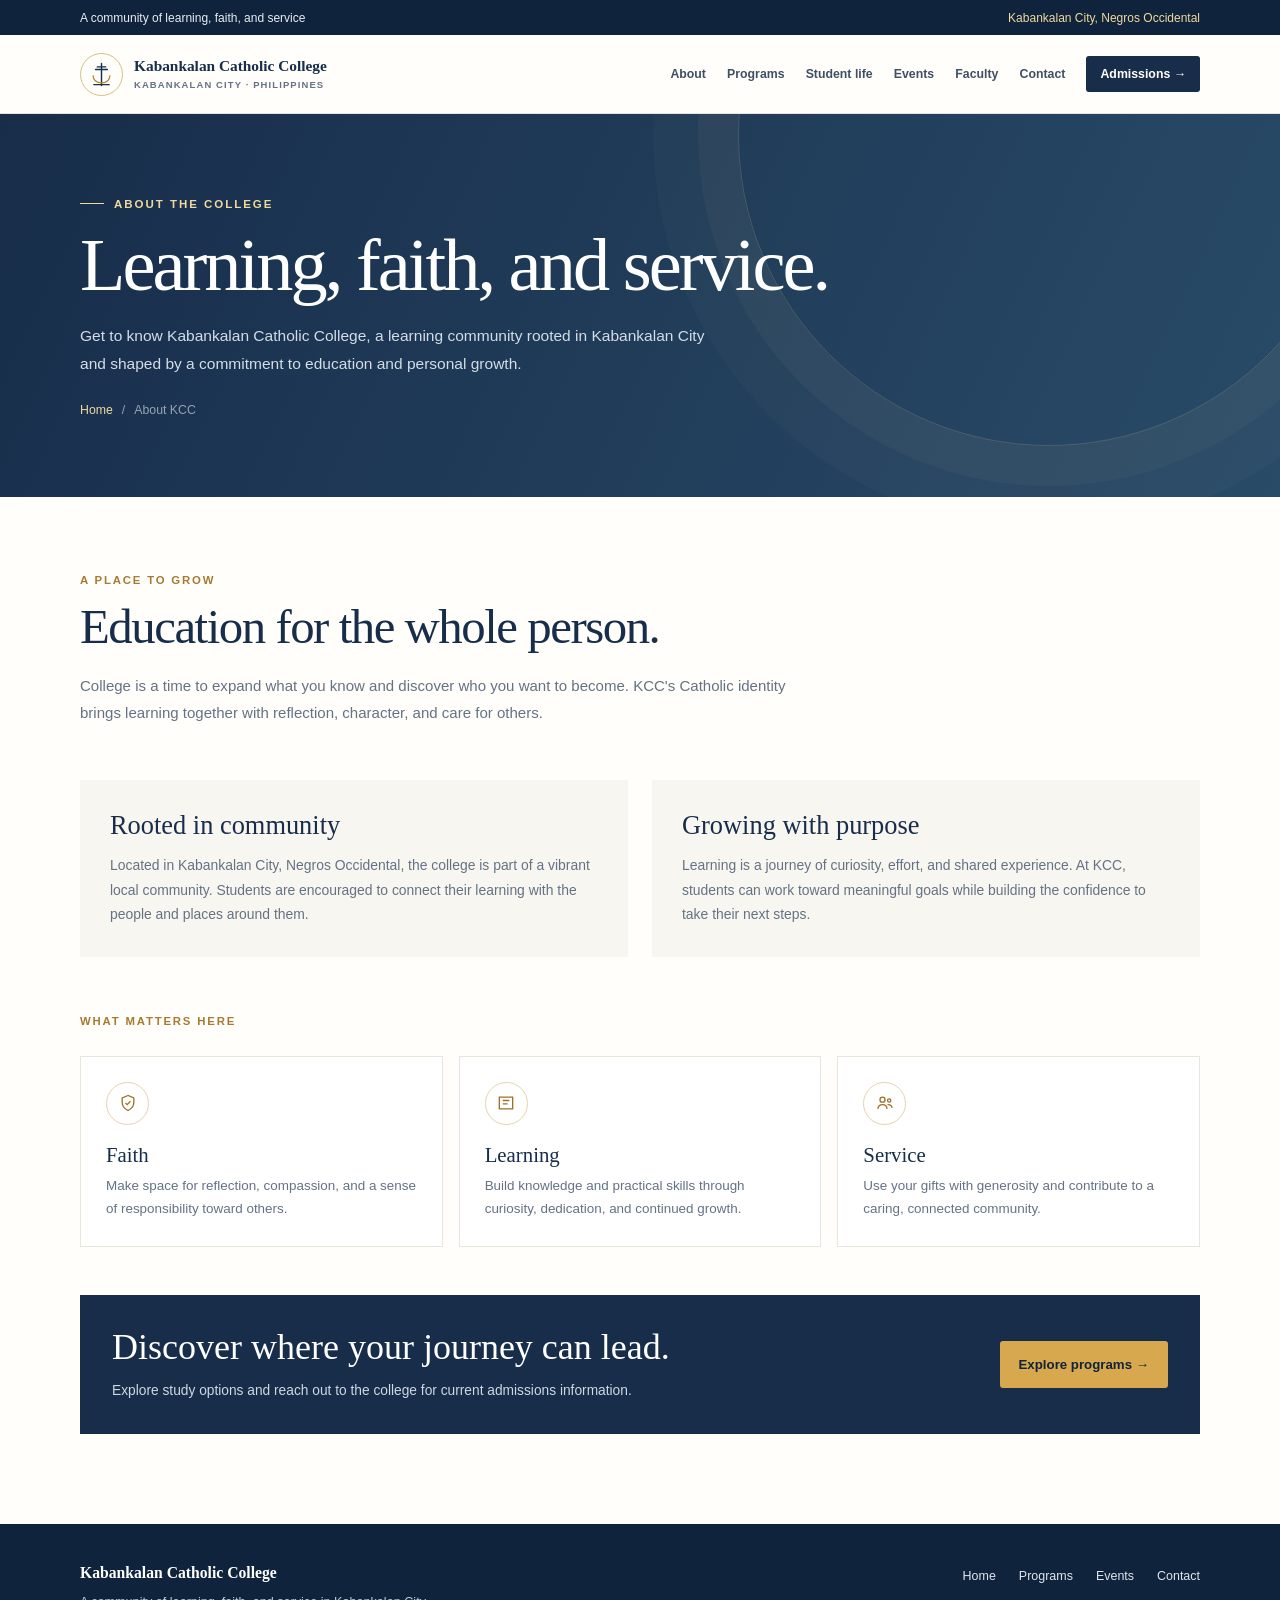
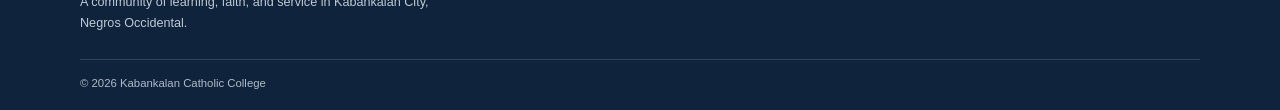
==== about.html @ 759ddb35 "adding a code" ====
<!doctype html>
<html lang="en">
<head>
  <meta charset="utf-8">
  <meta name="viewport" content="width=device-width, initial-scale=1">
  <meta name="theme-color" content="#172d4a">
  <meta name="description" content="Learn about Kabankalan Catholic College and its community of learning, faith, and service.">
  <title>About KCC | Kabankalan Catholic College</title>
  <link rel="stylesheet" href="assets/site.css">
  <script src="assets/site.js" defer></script>
</head>
<body>
  <div class="topline"><div class="wrap topline-inner"><p>A community of learning, faith, and service</p><p><a href="index.html#visit">Kabankalan City, Negros Occidental</a></p></div></div>
  <header class="navbar"><div class="wrap nav-inner">
    <a class="brand" href="index.html" aria-label="Kabankalan Catholic College home"><span class="brand-mark" aria-hidden="true"><svg viewBox="0 0 32 32" fill="none"><path d="M16 3v26M9 10h14M11 7h10M7 28h18" stroke="currentColor" stroke-width="1.7" stroke-linecap="round"/><path d="M6 17c0 6 4.5 9 10 9s10-3 10-9" stroke="#b3832f" stroke-width="1.5"/></svg></span><span><span class="brand-name">Kabankalan Catholic College</span><span class="brand-place">Kabankalan City · Philippines</span></span></a>
    <button class="menu-toggle" type="button" aria-label="Open navigation menu" aria-expanded="false" aria-controls="primary-navigation"><svg viewBox="0 0 24 24" fill="none" stroke="currentColor" stroke-width="1.8" stroke-linecap="round"><path d="M4 7h16M4 12h16M4 17h16"/></svg></button>
    <nav class="nav-links" id="primary-navigation" aria-label="Main navigation"><a href="about.html" aria-current="page">About</a><a href="courses.html">Programs</a><a href="starter-page.html">Student life</a><a href="events.html">Events</a><a href="trainers.html">Faculty</a><a href="contact.html">Contact</a><a class="nav-cta" href="index.html#admissions">Admissions →</a></nav>
  </div></header>
  <main>
    <section class="page-hero"><div class="wrap page-hero-inner"><span class="eyebrow">About the college</span><h1>Learning, faith, and service.</h1><p>Get to know Kabankalan Catholic College, a learning community rooted in Kabankalan City and shaped by a commitment to education and personal growth.</p><div class="breadcrumbs"><a href="index.html">Home</a><span>/</span><span>About KCC</span></div></div></section>
    <section class="page-main"><div class="wrap">
      <span class="section-label">A place to grow</span><h2 class="section-title">Education for the whole person.</h2>
      <p class="lead">College is a time to expand what you know and discover who you want to become. KCC's Catholic identity brings learning together with reflection, character, and care for others.</p>
      <div class="content-grid section-block">
        <article class="soft-panel"><h2>Rooted in community</h2><p>Located in Kabankalan City, Negros Occidental, the college is part of a vibrant local community. Students are encouraged to connect their learning with the people and places around them.</p></article>
        <article class="soft-panel"><h2>Growing with purpose</h2><p>Learning is a journey of curiosity, effort, and shared experience. At KCC, students can work toward meaningful goals while building the confidence to take their next steps.</p></article>
      </div>
      <div class="section-block"><span class="section-label">What matters here</span><div class="card-grid">
        <article class="info-card"><span class="card-icon"><svg viewBox="0 0 24 24" fill="none" stroke="currentColor" stroke-width="1.6"><path d="M12 3 5 6v5c0 5 3 8 7 10 4-2 7-5 7-10V6l-7-3Z"/><path d="m9 12 2 2 4-4"/></svg></span><h3>Faith</h3><p>Make space for reflection, compassion, and a sense of responsibility toward others.</p></article>
        <article class="info-card"><span class="card-icon"><svg viewBox="0 0 24 24" fill="none" stroke="currentColor" stroke-width="1.6"><path d="M4 5h16v14H4z"/><path d="M8 9h8M8 13h6"/></svg></span><h3>Learning</h3><p>Build knowledge and practical skills through curiosity, dedication, and continued growth.</p></article>
        <article class="info-card"><span class="card-icon"><svg viewBox="0 0 24 24" fill="none" stroke="currentColor" stroke-width="1.6"><circle cx="9" cy="8" r="3"/><circle cx="17" cy="9" r="2"/><path d="M3.5 19c.3-3.1 2.1-5 5.5-5s5.2 1.9 5.5 5M15 14c3.4-.2 5.2 1.4 5.5 4"/></svg></span><h3>Service</h3><p>Use your gifts with generosity and contribute to a caring, connected community.</p></article>
      </div></div>
      <div class="callout"><div><h2>Discover where your journey can lead.</h2><p>Explore study options and reach out to the college for current admissions information.</p></div><a class="button" href="courses.html">Explore programs →</a></div>
    </div></section>
  </main>
  <footer><div class="wrap"><div class="footer-main"><div class="footer-copy"><strong>Kabankalan Catholic College</strong><p>A community of learning, faith, and service in Kabankalan City, Negros Occidental.</p></div><nav class="footer-links" aria-label="Footer navigation"><a href="index.html">Home</a><a href="courses.html">Programs</a><a href="events.html">Events</a><a href="contact.html">Contact</a></nav></div><div class="footer-bottom"><p>© <span id="current-year"></span> Kabankalan Catholic College</p></div></div></footer>
</body>
</html>
---- assets/site.css ----
:root {
  color-scheme: light;
  --navy: #172d4a;
  --navy-deep: #10233c;
  --gold: #d7a84d;
  --gold-light: #f0d99e;
  --cream: #f8f6f0;
  --paper: #fffefa;
  --ink: #1b2c40;
  --muted: #647284;
  --line: #e8e5dd;
  --serif: Georgia, "Times New Roman", serif;
  --sans: "Segoe UI", Arial, sans-serif;
}

* { box-sizing: border-box; }
html { scroll-behavior: smooth; scroll-padding-top: 85px; }
body { margin: 0; background: var(--paper); color: var(--ink); font-family: var(--sans); -webkit-font-smoothing: antialiased; }
a { color: inherit; text-decoration: none; }
.wrap { width: min(1120px, calc(100% - 48px)); margin: 0 auto; }

.topline { background: var(--navy-deep); color: #e9edf2; font-size: .75rem; }
.topline-inner { display: flex; min-height: 35px; align-items: center; justify-content: space-between; gap: 18px; }
.topline p { margin: 0; }
.topline a { color: var(--gold-light); }
.navbar { position: sticky; z-index: 10; top: 0; border-bottom: 1px solid var(--line); background: rgba(255,254,250,.97); backdrop-filter: blur(12px); }
.nav-inner { display: flex; min-height: 78px; align-items: center; justify-content: space-between; gap: 20px; }
.brand { display: inline-flex; min-width: 240px; align-items: center; gap: 11px; }
.brand-mark { display: grid; width: 43px; height: 43px; flex: 0 0 43px; place-items: center; border: 1px solid #d5bd85; border-radius: 50%; color: var(--navy); }
.brand-mark svg { width: 27px; height: 27px; }
.brand-name { display: block; color: var(--navy); font: 700 .96rem/1.1 var(--serif); }
.brand-place { display: block; margin-top: 5px; color: var(--muted); font-size: .59rem; font-weight: 700; letter-spacing: .12em; text-transform: uppercase; }
.nav-links { display: flex; align-items: center; gap: clamp(12px, 1.65vw, 23px); }
.nav-links a { color: #405064; font-size: .77rem; font-weight: 650; transition: color .2s; }
.nav-links a:hover { color: #a67b31; }
.nav-links .nav-cta { padding: 11px 14px; border-radius: 3px; background: var(--navy); color: white; }
.nav-links .nav-cta:hover { background: #294a6b; color: white; }
.menu-toggle { display: none; width: 42px; height: 42px; place-items: center; border: 1px solid var(--line); border-radius: 4px; background: transparent; color: var(--navy); cursor: pointer; }
.menu-toggle svg { width: 20px; height: 20px; }

.page-hero { position: relative; overflow: hidden; background: linear-gradient(115deg, var(--navy), #294b68); color: white; }
.page-hero::after { position: absolute; top: -290px; right: -80px; width: 620px; height: 620px; border: 1px solid rgba(240,217,158,.18); border-radius: 50%; box-shadow: 0 0 0 40px rgba(240,217,158,.035), 0 0 0 85px rgba(240,217,158,.025); content: ""; }
.page-hero-inner { position: relative; z-index: 1; padding: 76px 0 80px; }
.eyebrow { display: inline-flex; align-items: center; gap: 10px; color: var(--gold-light); font-size: .72rem; font-weight: 750; letter-spacing: .17em; text-transform: uppercase; }
.eyebrow::before { width: 24px; height: 1px; background: currentColor; content: ""; }
.page-hero h1 { max-width: 780px; margin: 17px 0 0; font: 400 clamp(2.8rem, 6vw, 4.65rem)/1.03 var(--serif); letter-spacing: -.04em; }
.page-hero p { max-width: 650px; margin: 19px 0 0; color: #d4dde6; font-size: .97rem; line-height: 1.8; }
.breadcrumbs { display: flex; align-items: center; gap: 9px; margin-top: 25px; color: #cad4de; font-size: .77rem; }
.breadcrumbs a { color: var(--gold-light); }
.breadcrumbs span { opacity: .7; }

.page-main { padding: 73px 0 90px; }
.section-label { color: #a67b31; font-size: .71rem; font-weight: 750; letter-spacing: .16em; text-transform: uppercase; }
.section-title { margin: 12px 0 0; color: var(--navy); font: 400 clamp(2rem, 4vw, 3.05rem)/1.12 var(--serif); letter-spacing: -.03em; }
.lead { max-width: 710px; margin: 17px 0 0; color: var(--muted); font-size: .94rem; line-height: 1.8; }
.section-block { margin-top: 54px; }
.card-grid { display: grid; grid-template-columns: repeat(3, 1fr); gap: 16px; margin-top: 27px; }
.info-card { padding: 25px; border: 1px solid var(--line); background: white; }
.card-icon { display: grid; width: 43px; height: 43px; place-items: center; border: 1px solid #e4d4ad; border-radius: 50%; color: #9c7228; }
.card-icon svg { width: 20px; height: 20px; }
.info-card h3 { margin: 18px 0 8px; color: var(--navy); font: 400 1.3rem/1.2 var(--serif); }
.info-card p { margin: 0; color: var(--muted); font-size: .84rem; line-height: 1.7; }
.content-grid { display: grid; grid-template-columns: 1fr 1fr; gap: 24px; align-items: start; }
.soft-panel { padding: 30px; background: var(--cream); }
.soft-panel h2 { margin: 0; color: var(--navy); font: 400 1.65rem/1.2 var(--serif); }
.soft-panel p { margin: 12px 0 0; color: var(--muted); font-size: .87rem; line-height: 1.75; }
.bullet-list { display: grid; gap: 13px; margin: 22px 0 0; padding: 0; list-style: none; }
.bullet-list li { position: relative; padding-left: 22px; color: #4d5b6b; font-size: .85rem; line-height: 1.65; }
.bullet-list li::before { position: absolute; top: .48em; left: 0; width: 8px; height: 8px; border-radius: 50%; background: var(--gold); content: ""; }
.callout { display: flex; align-items: center; justify-content: space-between; gap: 30px; margin-top: 48px; padding: 32px; background: var(--navy); color: white; }
.callout h2 { margin: 0; font: 400 clamp(1.6rem, 3vw, 2.25rem)/1.15 var(--serif); }
.callout p { max-width: 610px; margin: 10px 0 0; color: #ced8e2; font-size: .86rem; line-height: 1.7; }
.button { display: inline-flex; min-height: 47px; flex: 0 0 auto; align-items: center; justify-content: center; gap: 10px; padding: 0 19px; border-radius: 3px; background: var(--gold); color: var(--navy-deep); font-size: .83rem; font-weight: 750; transition: transform .2s, background .2s; }
.button:hover { transform: translateY(-2px); background: #e4ba68; }
.button svg { width: 16px; height: 16px; }
.notice { margin-top: 22px; padding: 16px 18px; border-left: 3px solid var(--gold); background: var(--cream); color: #586574; font-size: .82rem; line-height: 1.7; }
.place-card { padding: 28px; border: 1px solid var(--line); background: var(--cream); }
.place-card h2 { margin: 0; color: var(--navy); font: 400 1.55rem var(--serif); }
.place-card p { margin: 10px 0 0; color: var(--muted); font-size: .86rem; line-height: 1.7; }
.plain-link { display: inline-flex; align-items: center; gap: 9px; margin-top: 18px; color: var(--navy); font-size: .84rem; font-weight: 750; }
.plain-link:hover { color: #9c7228; }
.plain-link svg { width: 16px; height: 16px; }
.quote-panel { padding: 32px; border: 1px solid var(--line); background: #fff; }
.quote-panel blockquote { margin: 0; color: var(--navy); font: 400 1.55rem/1.45 var(--serif); }
.quote-panel p { margin: 17px 0 0; color: var(--muted); font-size: .83rem; line-height: 1.7; }
.event-card { display: flex; min-height: 210px; flex-direction: column; padding: 25px; border: 1px solid var(--line); background: white; }
.event-card .tag { color: #a67b31; font-size: .68rem; font-weight: 750; letter-spacing: .13em; text-transform: uppercase; }
.event-card h3 { margin: 17px 0 8px; color: var(--navy); font: 400 1.4rem var(--serif); }
.event-card p { margin: 0; color: var(--muted); font-size: .84rem; line-height: 1.7; }

footer { padding: 40px 0 21px; background: var(--navy-deep); color: white; }
.footer-main { display: flex; justify-content: space-between; gap: 35px; padding-bottom: 25px; }
.footer-copy { max-width: 350px; }
.footer-copy strong { font: 700 .98rem var(--serif); }
.footer-copy p { margin: 10px 0 0; color: #bdc9d4; font-size: .79rem; line-height: 1.65; }
.footer-links { display: flex; flex-wrap: wrap; align-content: flex-start; gap: 15px 23px; padding-top: 5px; }
.footer-links a { color: #e1e6eb; font-size: .78rem; }
.footer-links a:hover { color: var(--gold-light); }
.footer-bottom { padding-top: 17px; border-top: 1px solid rgba(255,255,255,.14); color: #aebac6; font-size: .71rem; }
.footer-bottom p { margin: 0; }

@media (max-width: 900px) {
  .brand { min-width: auto; }
  .menu-toggle { display: grid; }
  .nav-links { position: absolute; top: 100%; right: 0; left: 0; display: none; align-items: stretch; gap: 0; padding: 8px max(24px, calc((100% - 700px) / 2)) 16px; border-bottom: 1px solid var(--line); background: var(--paper); box-shadow: 0 14px 20px rgba(16,35,60,.08); }
  .nav-links.is-open { display: flex; flex-direction: column; }
  .nav-links a { padding: 12px 4px; border-bottom: 1px solid #f0eee8; font-size: .85rem; }
  .nav-links .nav-cta { margin-top: 9px; padding: 12px 14px; text-align: center; }
}
@media (max-width: 700px) {
  .wrap { width: min(100% - 36px, 560px); }
  .topline-inner { justify-content: center; text-align: center; }
  .topline-inner p:last-child { display: none; }
  .nav-inner { min-height: 70px; }
  .brand-mark { width: 40px; height: 40px; flex-basis: 40px; }
  .brand-name { font-size: .9rem; }
  .brand-place { font-size: .55rem; }
  .page-hero-inner { padding: 61px 0 64px; }
  .page-hero h1 { font-size: clamp(2.7rem, 12vw, 4rem); }
  .page-main { padding: 57px 0 70px; }
  .card-grid, .content-grid { grid-template-columns: 1fr; }
  .card-grid { gap: 12px; }
  .info-card { padding: 22px; }
  .section-block { margin-top: 42px; }
  .callout { display: block; margin-top: 36px; padding: 26px; }
  .callout .button { margin-top: 20px; }
  .footer-main { display: block; }
  .footer-links { margin-top: 23px; }
}
@media (prefers-reduced-motion: reduce) {
  *, *::before, *::after { scroll-behavior: auto !important; transition-duration: .01ms !important; }
}
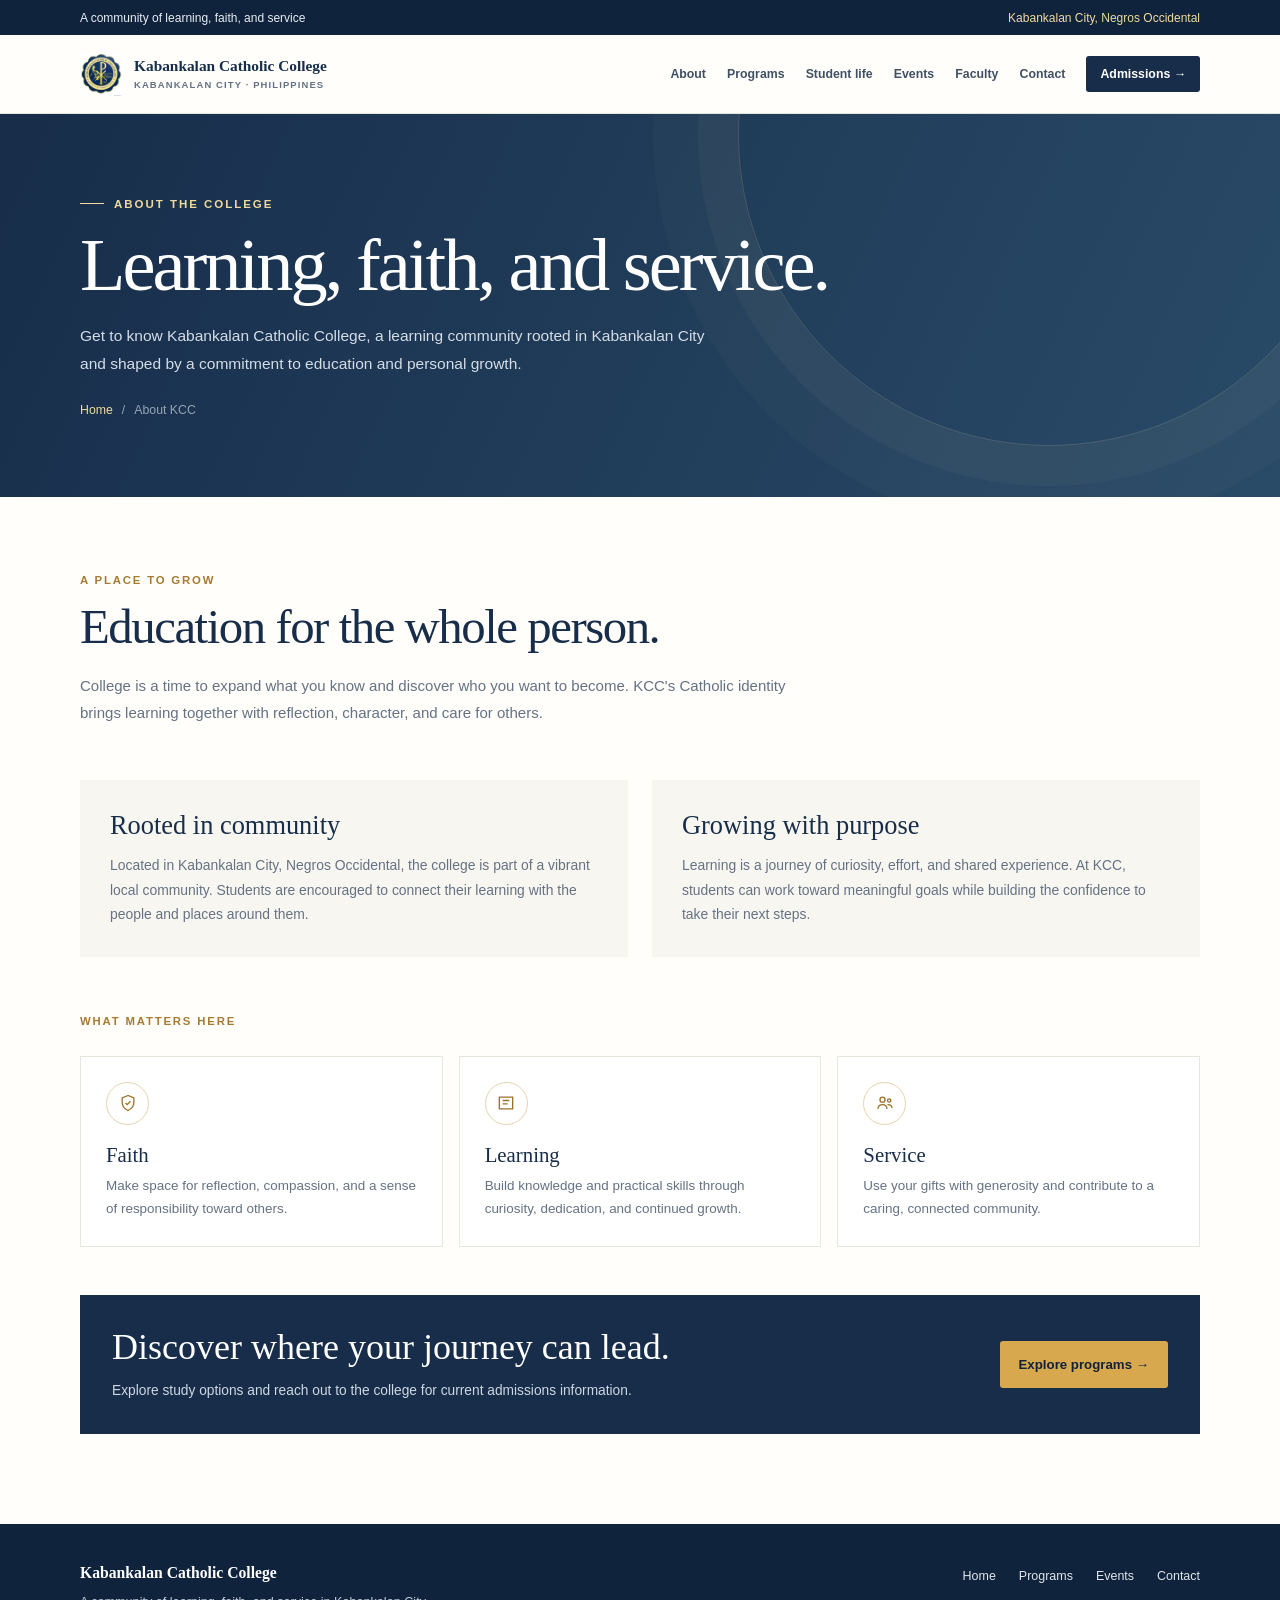
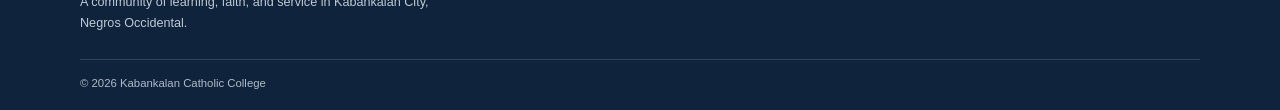
==== commit 6f2c34a4: "adding logo" ====
--- a/about.html
+++ b/about.html
@@ -12,7 +12,7 @@
 <body>
   <div class="topline"><div class="wrap topline-inner"><p>A community of learning, faith, and service</p><p><a href="index.html#visit">Kabankalan City, Negros Occidental</a></p></div></div>
   <header class="navbar"><div class="wrap nav-inner">
-    <a class="brand" href="index.html" aria-label="Kabankalan Catholic College home"><span class="brand-mark" aria-hidden="true"><svg viewBox="0 0 32 32" fill="none"><path d="M16 3v26M9 10h14M11 7h10M7 28h18" stroke="currentColor" stroke-width="1.7" stroke-linecap="round"/><path d="M6 17c0 6 4.5 9 10 9s10-3 10-9" stroke="#b3832f" stroke-width="1.5"/></svg></span><span><span class="brand-name">Kabankalan Catholic College</span><span class="brand-place">Kabankalan City · Philippines</span></span></a>
+    <a class="brand" href="index.html" aria-label="Kabankalan Catholic College home"><span class="brand-mark"><img class="brand-image" src="assets/kcc-logo.png" alt=""></span><span><span class="brand-name">Kabankalan Catholic College</span><span class="brand-place">Kabankalan City · Philippines</span></span></a>
     <button class="menu-toggle" type="button" aria-label="Open navigation menu" aria-expanded="false" aria-controls="primary-navigation"><svg viewBox="0 0 24 24" fill="none" stroke="currentColor" stroke-width="1.8" stroke-linecap="round"><path d="M4 7h16M4 12h16M4 17h16"/></svg></button>
     <nav class="nav-links" id="primary-navigation" aria-label="Main navigation"><a href="about.html" aria-current="page">About</a><a href="courses.html">Programs</a><a href="starter-page.html">Student life</a><a href="events.html">Events</a><a href="trainers.html">Faculty</a><a href="contact.html">Contact</a><a class="nav-cta" href="index.html#admissions">Admissions →</a></nav>
   </div></header>
--- a/assets/site.css
+++ b/assets/site.css
@@ -26,8 +26,8 @@
 .navbar { position: sticky; z-index: 10; top: 0; border-bottom: 1px solid var(--line); background: rgba(255,254,250,.97); backdrop-filter: blur(12px); }
 .nav-inner { display: flex; min-height: 78px; align-items: center; justify-content: space-between; gap: 20px; }
 .brand { display: inline-flex; min-width: 240px; align-items: center; gap: 11px; }
-.brand-mark { display: grid; width: 43px; height: 43px; flex: 0 0 43px; place-items: center; border: 1px solid #d5bd85; border-radius: 50%; color: var(--navy); }
-.brand-mark svg { width: 27px; height: 27px; }
+.brand-mark { display: block; width: 43px; height: 43px; flex: 0 0 43px; overflow: hidden; border-radius: 3px; background: white; }
+.brand-image { display: block; width: 100%; height: 100%; object-fit: contain; }
 .brand-name { display: block; color: var(--navy); font: 700 .96rem/1.1 var(--serif); }
 .brand-place { display: block; margin-top: 5px; color: var(--muted); font-size: .59rem; font-weight: 700; letter-spacing: .12em; text-transform: uppercase; }
 .nav-links { display: flex; align-items: center; gap: clamp(12px, 1.65vw, 23px); }
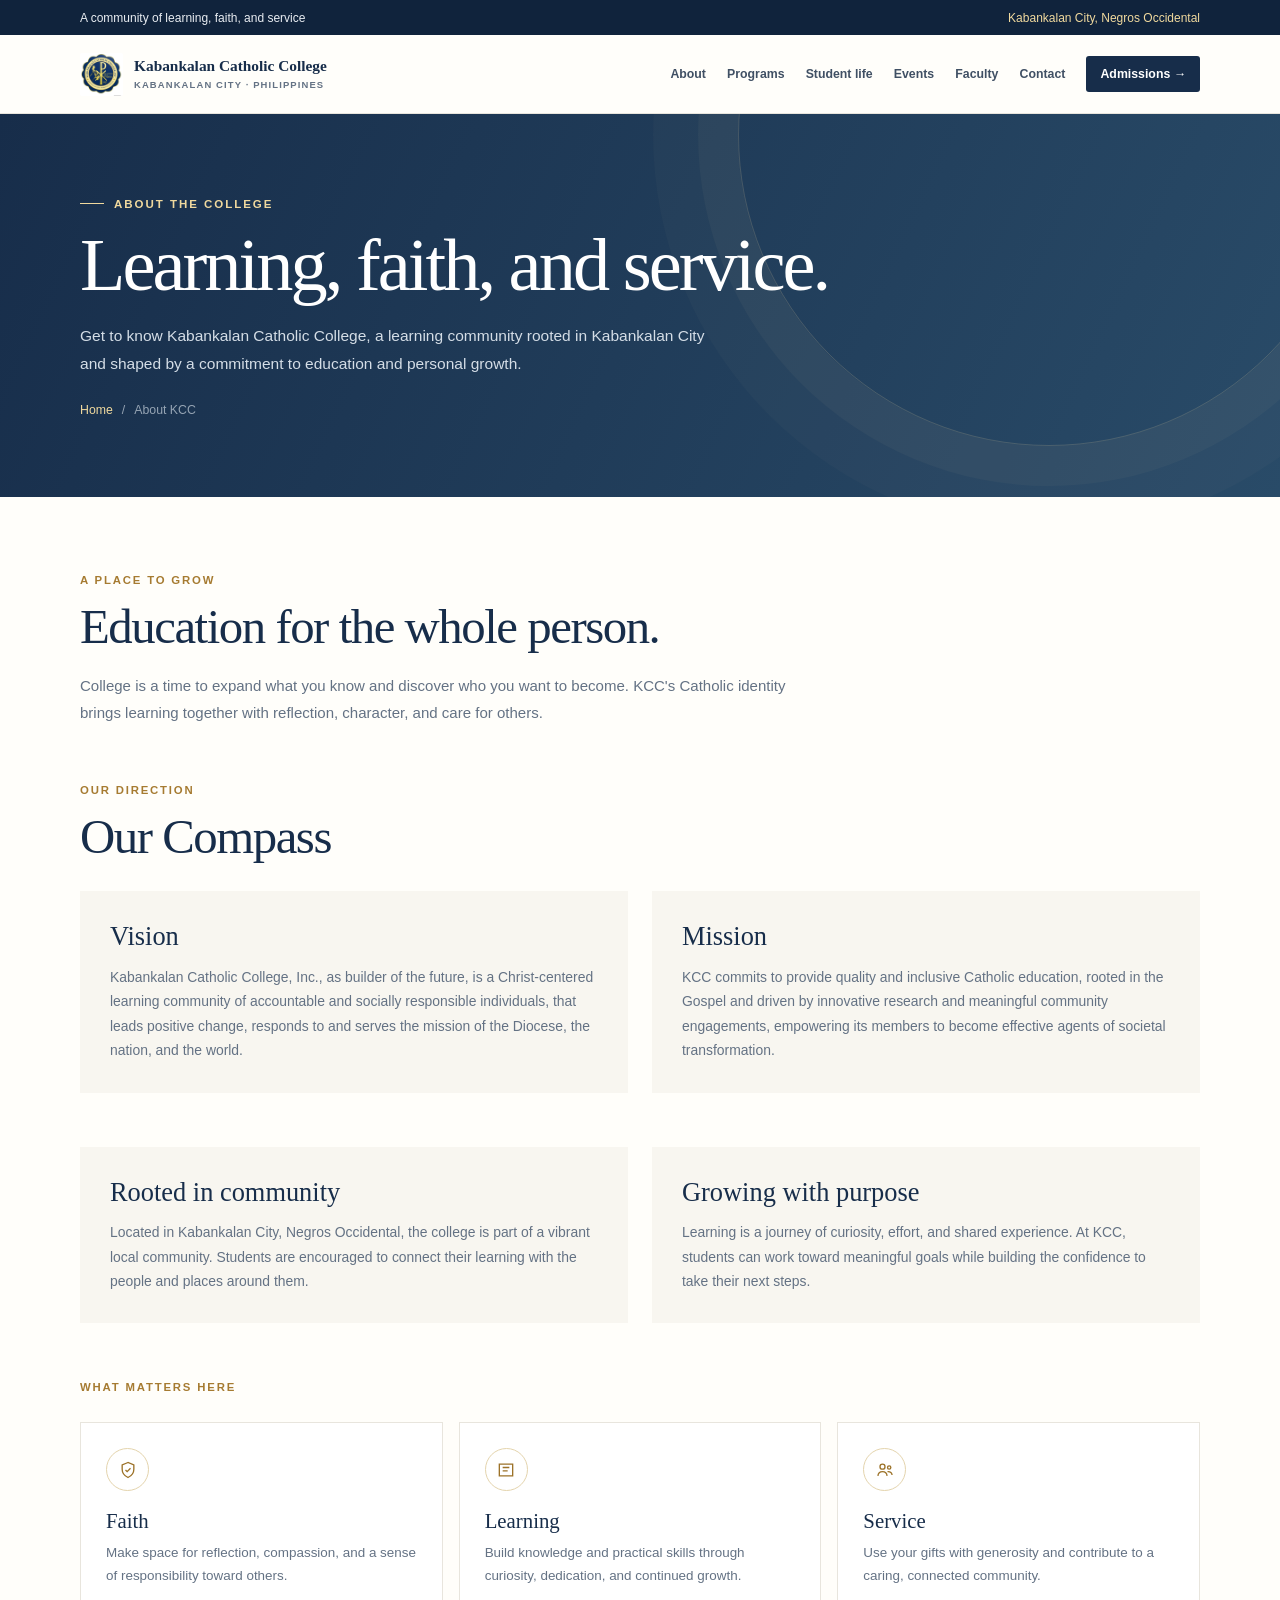
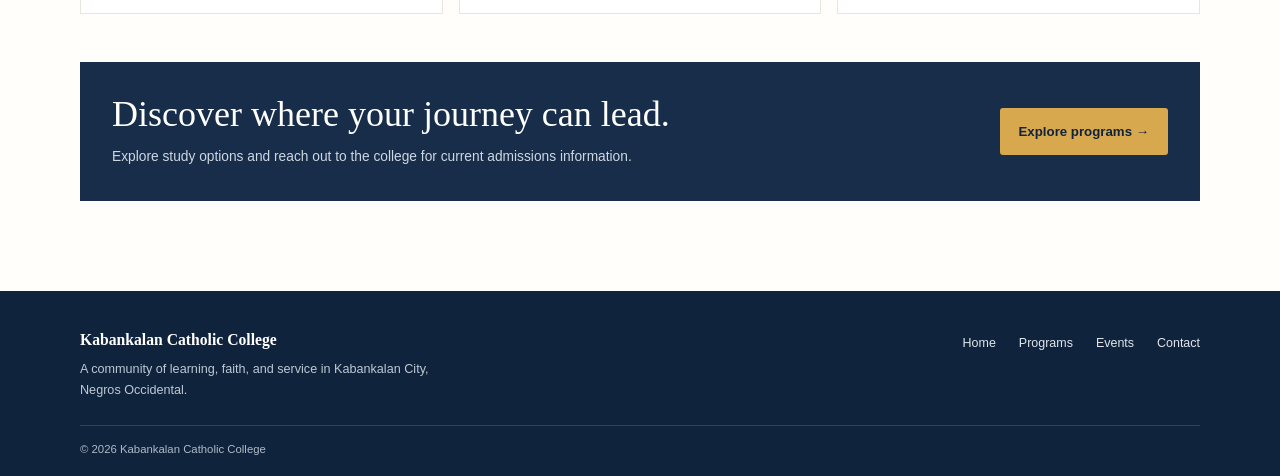
==== commit 5281385d: "adding mission and visions" ====
--- a/about.html
+++ b/about.html
@@ -21,6 +21,13 @@
     <section class="page-main"><div class="wrap">
       <span class="section-label">A place to grow</span><h2 class="section-title">Education for the whole person.</h2>
       <p class="lead">College is a time to expand what you know and discover who you want to become. KCC's Catholic identity brings learning together with reflection, character, and care for others.</p>
+      <div class="section-block">
+        <span class="section-label">Our direction</span><h2 class="section-title">Our Compass</h2>
+        <div class="content-grid" style="margin-top:27px">
+          <article class="soft-panel"><h2>Vision</h2><p>Kabankalan Catholic College, Inc., as builder of the future, is a Christ-centered learning community of accountable and socially responsible individuals, that leads positive change, responds to and serves the mission of the Diocese, the nation, and the world.</p></article>
+          <article class="soft-panel"><h2>Mission</h2><p>KCC commits to provide quality and inclusive Catholic education, rooted in the Gospel and driven by innovative research and meaningful community engagements, empowering its members to become effective agents of societal transformation.</p></article>
+        </div>
+      </div>
       <div class="content-grid section-block">
         <article class="soft-panel"><h2>Rooted in community</h2><p>Located in Kabankalan City, Negros Occidental, the college is part of a vibrant local community. Students are encouraged to connect their learning with the people and places around them.</p></article>
         <article class="soft-panel"><h2>Growing with purpose</h2><p>Learning is a journey of curiosity, effort, and shared experience. At KCC, students can work toward meaningful goals while building the confidence to take their next steps.</p></article>
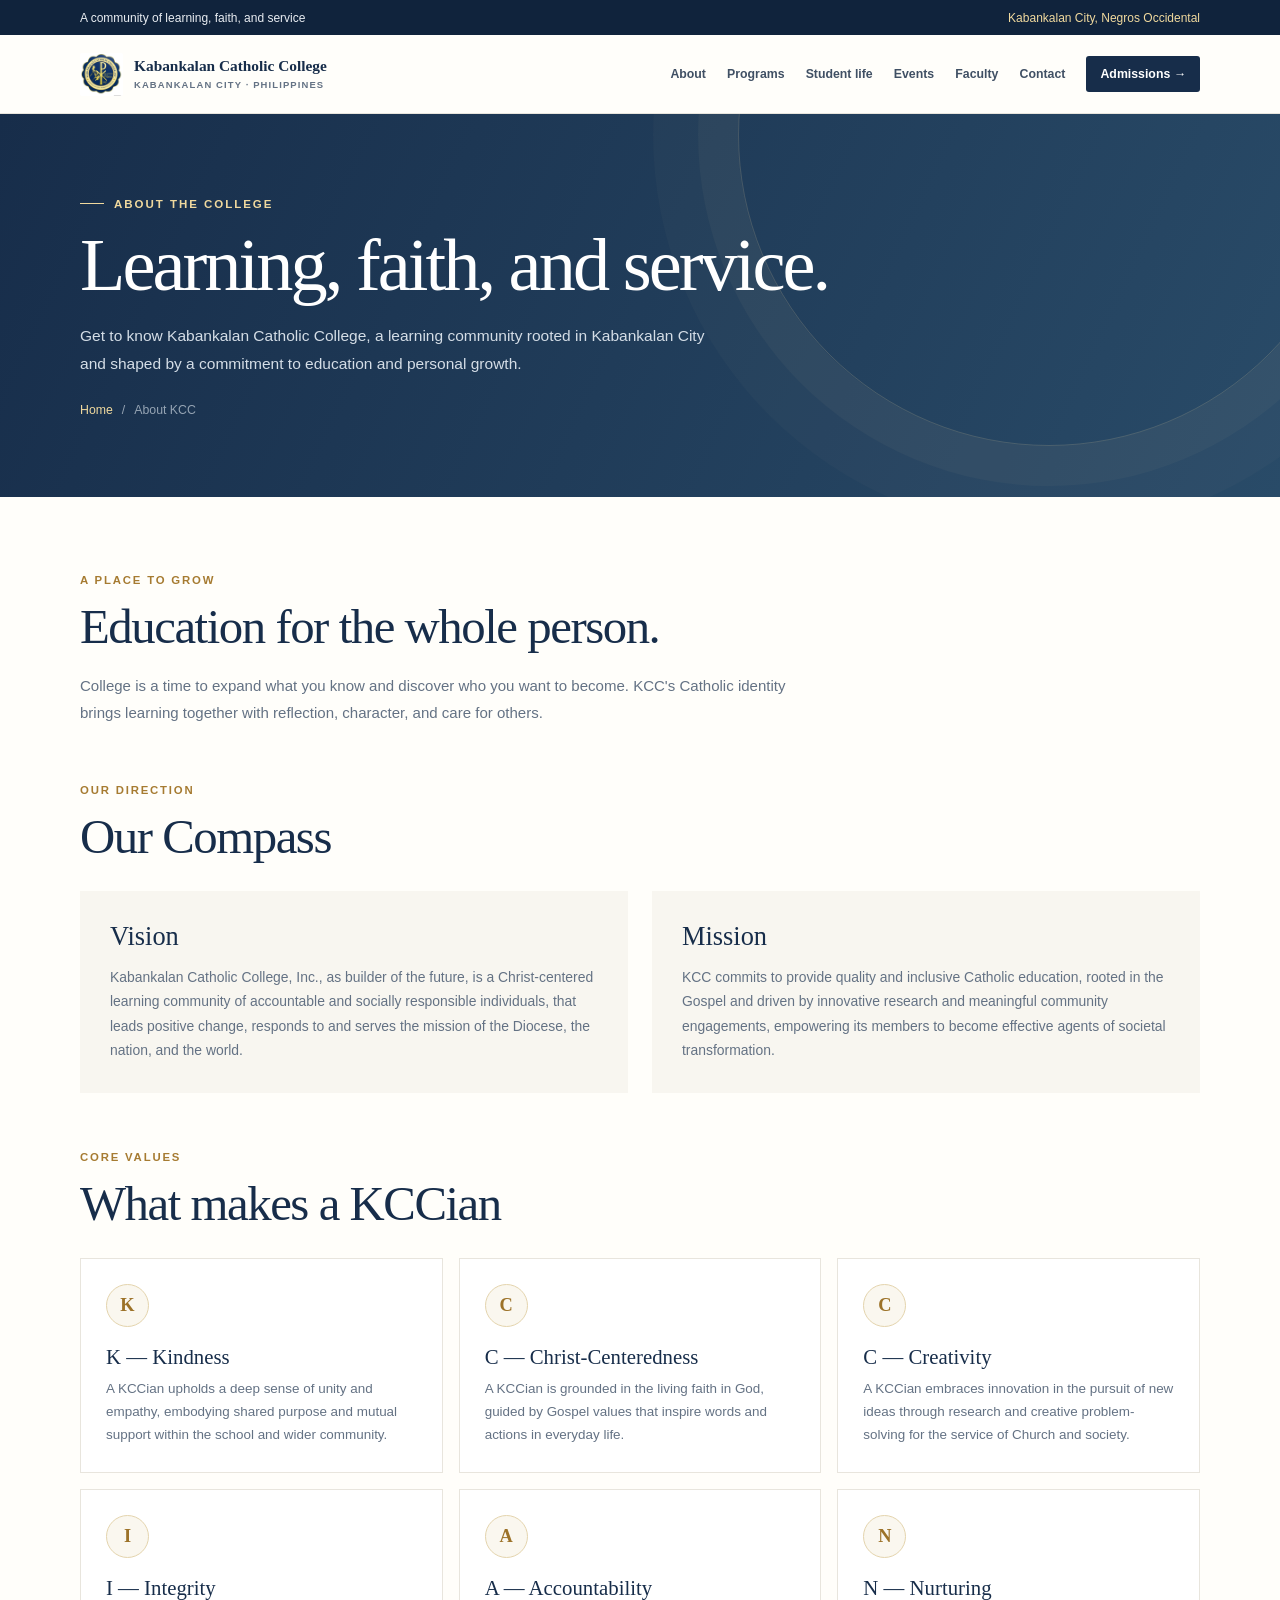
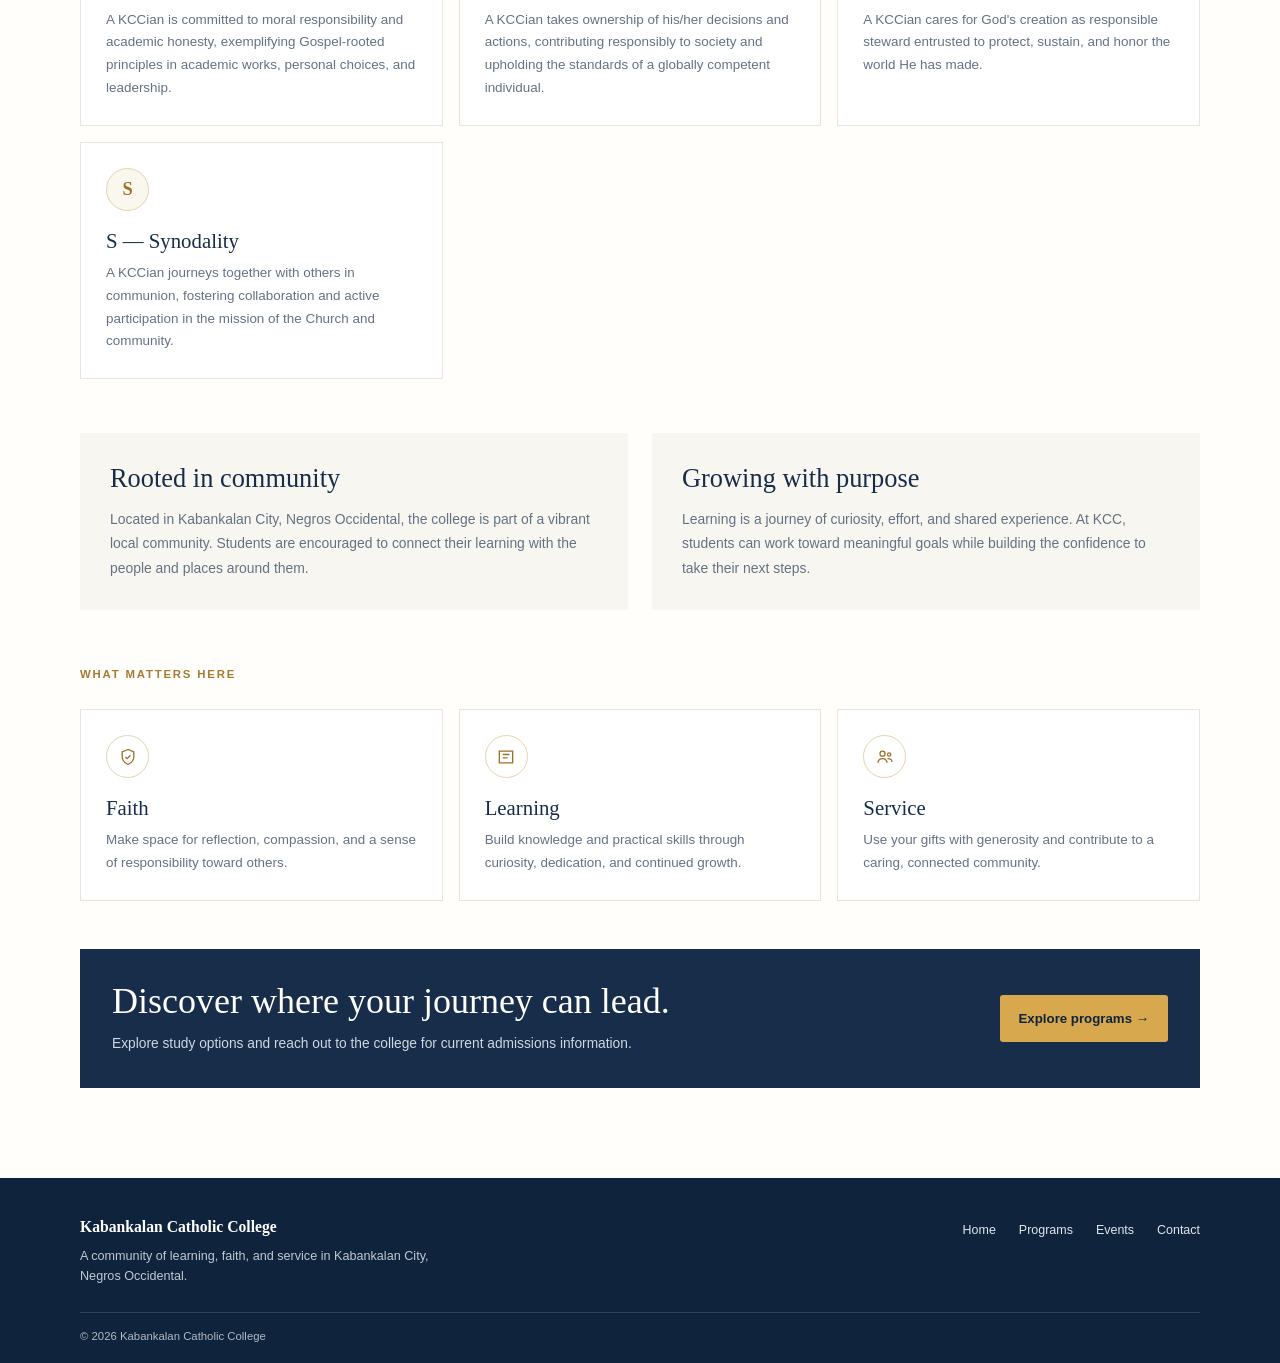
==== commit 7e1d5b01: "adding core values" ====
--- a/about.html
+++ b/about.html
@@ -28,6 +28,18 @@
           <article class="soft-panel"><h2>Mission</h2><p>KCC commits to provide quality and inclusive Catholic education, rooted in the Gospel and driven by innovative research and meaningful community engagements, empowering its members to become effective agents of societal transformation.</p></article>
         </div>
       </div>
+      <div class="section-block">
+        <span class="section-label">Core Values</span><h2 class="section-title">What makes a KCCian</h2>
+        <div class="card-grid">
+          <article class="info-card"><span class="card-icon value-letter">K</span><h3>K — Kindness</h3><p>A KCCian upholds a deep sense of unity and empathy, embodying shared purpose and mutual support within the school and wider community.</p></article>
+          <article class="info-card"><span class="card-icon value-letter">C</span><h3>C — Christ-Centeredness</h3><p>A KCCian is grounded in the living faith in God, guided by Gospel values that inspire words and actions in everyday life.</p></article>
+          <article class="info-card"><span class="card-icon value-letter">C</span><h3>C — Creativity</h3><p>A KCCian embraces innovation in the pursuit of new ideas through research and creative problem-solving for the service of Church and society.</p></article>
+          <article class="info-card"><span class="card-icon value-letter">I</span><h3>I — Integrity</h3><p>A KCCian is committed to moral responsibility and academic honesty, exemplifying Gospel-rooted principles in academic works, personal choices, and leadership.</p></article>
+          <article class="info-card"><span class="card-icon value-letter">A</span><h3>A — Accountability</h3><p>A KCCian takes ownership of his/her decisions and actions, contributing responsibly to society and upholding the standards of a globally competent individual.</p></article>
+          <article class="info-card"><span class="card-icon value-letter">N</span><h3>N — Nurturing</h3><p>A KCCian cares for God's creation as responsible steward entrusted to protect, sustain, and honor the world He has made.</p></article>
+          <article class="info-card"><span class="card-icon value-letter">S</span><h3>S — Synodality</h3><p>A KCCian journeys together with others in communion, fostering collaboration and active participation in the mission of the Church and community.</p></article>
+        </div>
+      </div>
       <div class="content-grid section-block">
         <article class="soft-panel"><h2>Rooted in community</h2><p>Located in Kabankalan City, Negros Occidental, the college is part of a vibrant local community. Students are encouraged to connect their learning with the people and places around them.</p></article>
         <article class="soft-panel"><h2>Growing with purpose</h2><p>Learning is a journey of curiosity, effort, and shared experience. At KCC, students can work toward meaningful goals while building the confidence to take their next steps.</p></article>
--- a/assets/site.css
+++ b/assets/site.css
@@ -58,6 +58,7 @@
 .info-card { padding: 25px; border: 1px solid var(--line); background: white; }
 .card-icon { display: grid; width: 43px; height: 43px; place-items: center; border: 1px solid #e4d4ad; border-radius: 50%; color: #9c7228; }
 .card-icon svg { width: 20px; height: 20px; }
+.value-letter { font: 700 1.15rem/1 var(--serif); background: #faf7ef; }
 .info-card h3 { margin: 18px 0 8px; color: var(--navy); font: 400 1.3rem/1.2 var(--serif); }
 .info-card p { margin: 0; color: var(--muted); font-size: .84rem; line-height: 1.7; }
 .content-grid { display: grid; grid-template-columns: 1fr 1fr; gap: 24px; align-items: start; }
